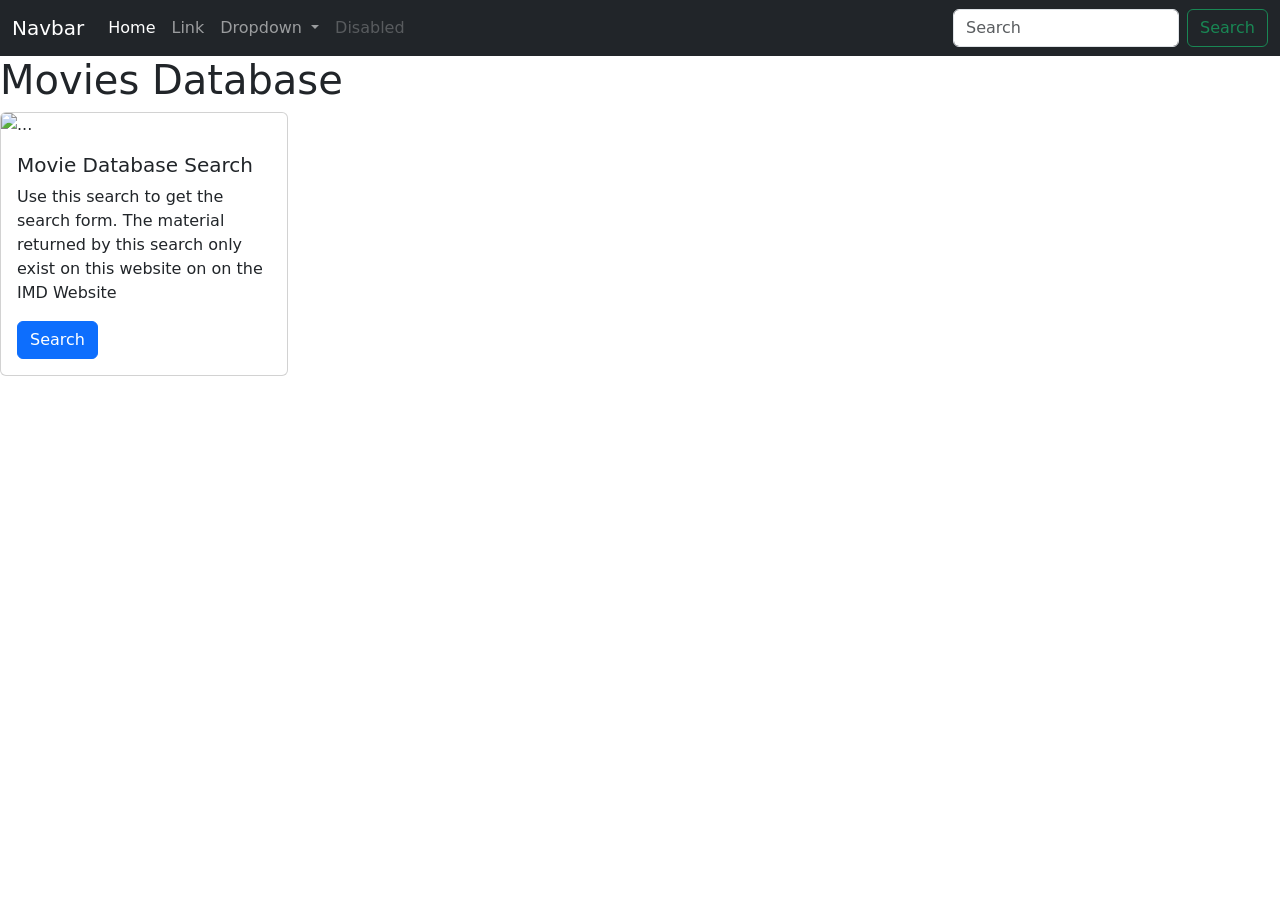
==== index.html @ a3ac5c8c "1" ====
<!doctype html>
<html lang="en">
  <head>
    <!-- Required meta tags -->
    <meta charset="utf-8">
    <meta name="viewport" content="width=device-width, initial-scale=1">

    <!-- Bootstrap CSS -->
    <link href="https://cdn.jsdelivr.net/npm/bootstrap@5.0.0-beta1/dist/css/bootstrap.min.css" rel="stylesheet" integrity="sha384-giJF6kkoqNQ00vy+HMDP7azOuL0xtbfIcaT9wjKHr8RbDVddVHyTfAAsrekwKmP1" crossorigin="anonymous">

    <title>Movies Database</title>
  </head>
  <body>
    
    <nav class="navbar navbar-expand-lg navbar-dark bg-dark">
  <div class="container-fluid">
    <a class="navbar-brand" href="#">Navbar</a>
    <button class="navbar-toggler" type="button" data-bs-toggle="collapse" data-bs-target="#navbarSupportedContent" aria-controls="navbarSupportedContent" aria-expanded="false" aria-label="Toggle navigation">
      <span class="navbar-toggler-icon"></span>
    </button>
    <div class="collapse navbar-collapse" id="navbarSupportedContent">
      <ul class="navbar-nav me-auto mb-2 mb-lg-0">
        <li class="nav-item">
          <a class="nav-link active" aria-current="page" href="#">Home</a>
        </li>
        <li class="nav-item">
          <a class="nav-link" href="#">Link</a>
        </li>
        <li class="nav-item dropdown">
          <a class="nav-link dropdown-toggle" href="#" id="navbarDropdown" role="button" data-bs-toggle="dropdown" aria-expanded="false">
            Dropdown
          </a>
          <ul class="dropdown-menu" aria-labelledby="navbarDropdown">
            <li><a class="dropdown-item" href="#">Action</a></li>
            <li><a class="dropdown-item" href="#">Another action</a></li>
            <li><hr class="dropdown-divider"></li>
            <li><a class="dropdown-item" href="#">Something else here</a></li>
          </ul>
        </li>
        <li class="nav-item">
          <a class="nav-link disabled" href="#" tabindex="-1" aria-disabled="true">Disabled</a>
        </li>
      </ul>
      <form class="d-flex">
        <input class="form-control me-2" type="search" placeholder="Search" aria-label="Search">
        <button class="btn btn-outline-success" type="submit">Search</button>
      </form>
    </div>
  </div>
</nav>
    
    <h1>Movies Database</h1>

    <div class="card" style="width: 18rem;">
      <img src="https://www.westfordcomputerservices.com/wp-content/uploads/2014/05/Computer-Repair-Nashua-NH.jpg" class="card-img-top" alt="...">
      <div class="card-body">
        <h5 class="card-title">Movie Database Search</h5>
        <p class="card-text">Use this search to get the search form.
          The material returned by this search only exist on this website on on the IMD Website</p>
       <button type="button" class="btn btn-primary" data-bs-toggle="modal" data-bs-target='#exampleModal'>
      Search 
       </button> 
      </div>
    </div>




    <div class="modal" tabindex="-1" id="exampleModal">
      <div class="modal-dialog">
        <div class="modal-content">
          <div class="modal-header">
            <h5 class="modal-title">Movie Search</h5>
            <button type="button" class="btn-close" data-bs-dismiss="modal" aria-label="Close"></button>
          </div>
          <div class="modal-body">
          
            <form>
              <div class="mb-3">
                <label for="name" class="form-label">name</label>
                <input type="name" class="form-control" id="name" aria-describedby="name">
              </div>
              <div class="mb-3">
                <label for="category" class="form-label">Category</label>
                <input type="category" class="form-control" id="category">
              </div>
            </form>
          
          </div>
          <div class="modal-footer">
            <button type="button" class="btn btn-secondary" data-bs-dismiss="modal">Close</button>
            <button type="submit" class="btn btn-primary">Submit</button>
          </div>
        </div>
      </div>
    </div>
    

    <!-- JavaScript Bootstrap Bundle with Popper -->
    <script src="https://cdn.jsdelivr.net/npm/bootstrap@5.0.0-beta1/dist/js/bootstrap.bundle.min.js" integrity="sha384-ygbV9kiqUc6oa4msXn9868pTtWMgiQaeYH7/t7LECLbyPA2x65Kgf80OJFdroafW" crossorigin="anonymous"></script>
  </body>
</html>
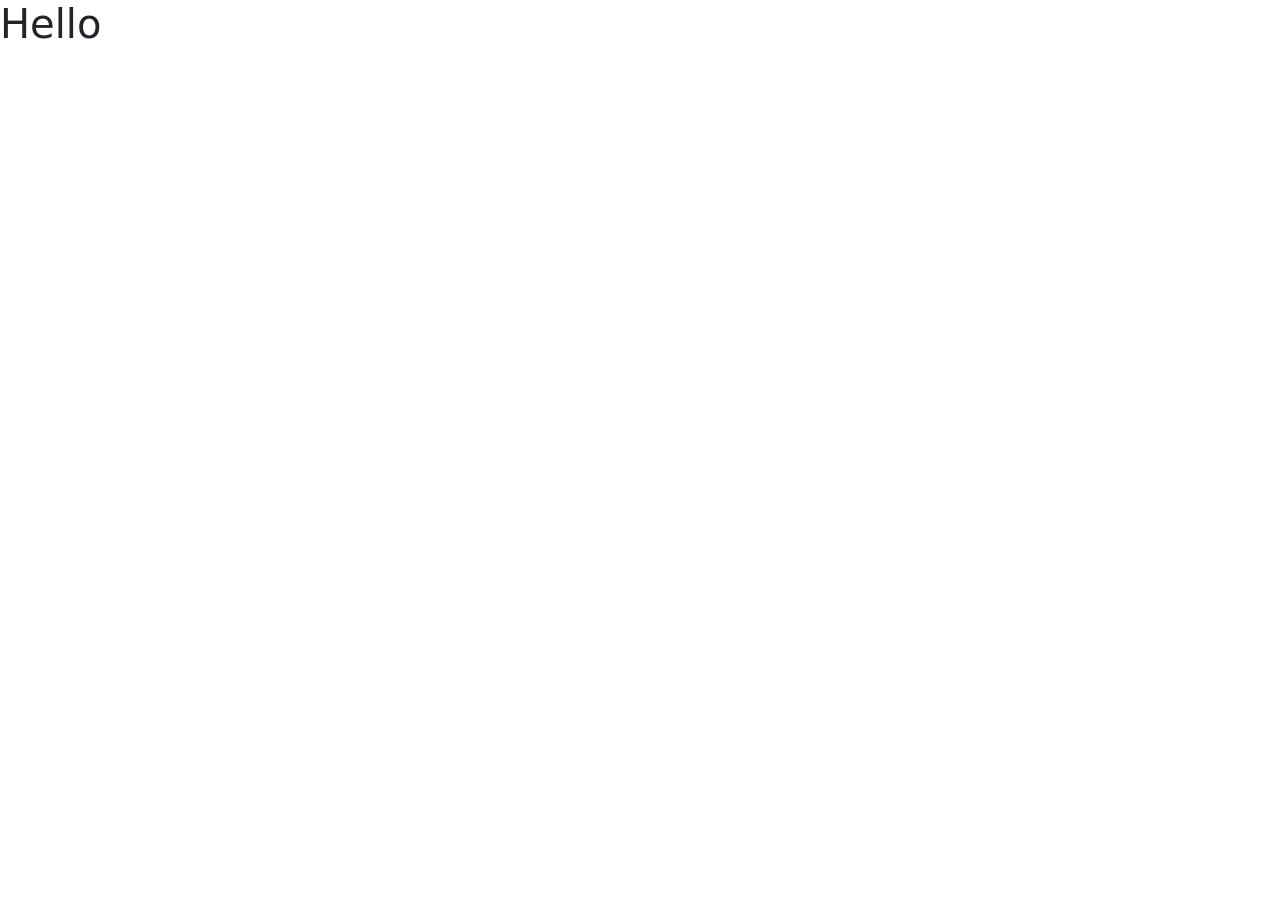
==== commit be1e1ed5: "1" ====
--- a/index.html
+++ b/index.html
@@ -12,90 +12,8 @@
   </head>
   <body>
     
-    <nav class="navbar navbar-expand-lg navbar-dark bg-dark">
-  <div class="container-fluid">
-    <a class="navbar-brand" href="#">Navbar</a>
-    <button class="navbar-toggler" type="button" data-bs-toggle="collapse" data-bs-target="#navbarSupportedContent" aria-controls="navbarSupportedContent" aria-expanded="false" aria-label="Toggle navigation">
-      <span class="navbar-toggler-icon"></span>
-    </button>
-    <div class="collapse navbar-collapse" id="navbarSupportedContent">
-      <ul class="navbar-nav me-auto mb-2 mb-lg-0">
-        <li class="nav-item">
-          <a class="nav-link active" aria-current="page" href="#">Home</a>
-        </li>
-        <li class="nav-item">
-          <a class="nav-link" href="#">Link</a>
-        </li>
-        <li class="nav-item dropdown">
-          <a class="nav-link dropdown-toggle" href="#" id="navbarDropdown" role="button" data-bs-toggle="dropdown" aria-expanded="false">
-            Dropdown
-          </a>
-          <ul class="dropdown-menu" aria-labelledby="navbarDropdown">
-            <li><a class="dropdown-item" href="#">Action</a></li>
-            <li><a class="dropdown-item" href="#">Another action</a></li>
-            <li><hr class="dropdown-divider"></li>
-            <li><a class="dropdown-item" href="#">Something else here</a></li>
-          </ul>
-        </li>
-        <li class="nav-item">
-          <a class="nav-link disabled" href="#" tabindex="-1" aria-disabled="true">Disabled</a>
-        </li>
-      </ul>
-      <form class="d-flex">
-        <input class="form-control me-2" type="search" placeholder="Search" aria-label="Search">
-        <button class="btn btn-outline-success" type="submit">Search</button>
-      </form>
-    </div>
-  </div>
-</nav>
+<h1>Hello</h1>
     
-    <h1>Movies Database</h1>
-
-    <div class="card" style="width: 18rem;">
-      <img src="https://www.westfordcomputerservices.com/wp-content/uploads/2014/05/Computer-Repair-Nashua-NH.jpg" class="card-img-top" alt="...">
-      <div class="card-body">
-        <h5 class="card-title">Movie Database Search</h5>
-        <p class="card-text">Use this search to get the search form.
-          The material returned by this search only exist on this website on on the IMD Website</p>
-       <button type="button" class="btn btn-primary" data-bs-toggle="modal" data-bs-target='#exampleModal'>
-      Search 
-       </button> 
-      </div>
-    </div>
-
-
-
-
-    <div class="modal" tabindex="-1" id="exampleModal">
-      <div class="modal-dialog">
-        <div class="modal-content">
-          <div class="modal-header">
-            <h5 class="modal-title">Movie Search</h5>
-            <button type="button" class="btn-close" data-bs-dismiss="modal" aria-label="Close"></button>
-          </div>
-          <div class="modal-body">
-          
-            <form>
-              <div class="mb-3">
-                <label for="name" class="form-label">name</label>
-                <input type="name" class="form-control" id="name" aria-describedby="name">
-              </div>
-              <div class="mb-3">
-                <label for="category" class="form-label">Category</label>
-                <input type="category" class="form-control" id="category">
-              </div>
-            </form>
-          
-          </div>
-          <div class="modal-footer">
-            <button type="button" class="btn btn-secondary" data-bs-dismiss="modal">Close</button>
-            <button type="submit" class="btn btn-primary">Submit</button>
-          </div>
-        </div>
-      </div>
-    </div>
-    
-
     <!-- JavaScript Bootstrap Bundle with Popper -->
     <script src="https://cdn.jsdelivr.net/npm/bootstrap@5.0.0-beta1/dist/js/bootstrap.bundle.min.js" integrity="sha384-ygbV9kiqUc6oa4msXn9868pTtWMgiQaeYH7/t7LECLbyPA2x65Kgf80OJFdroafW" crossorigin="anonymous"></script>
   </body>
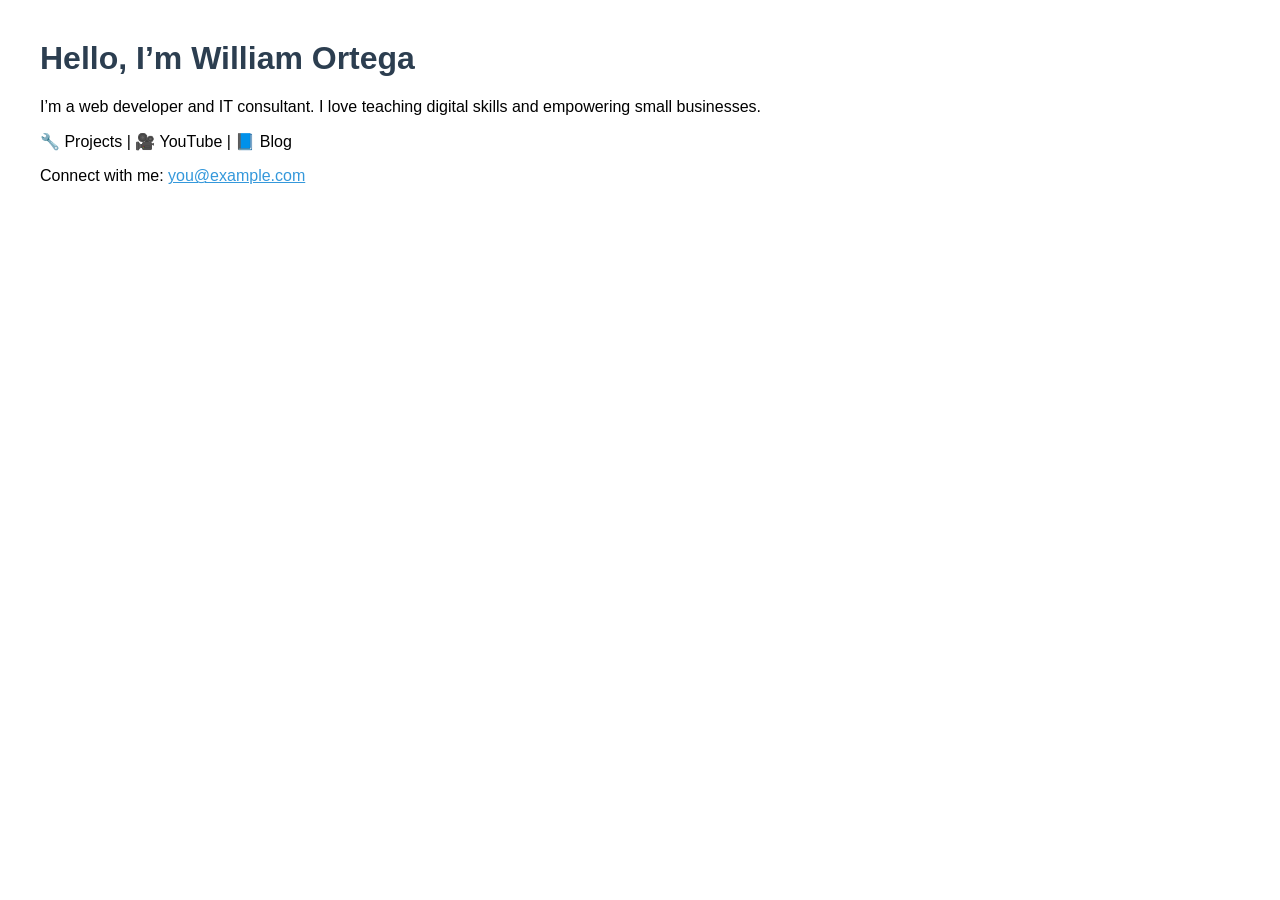
==== commit 66e3e3ad: "Create index.html" ====
--- a/index.html
+++ b/index.html
@@ -1,20 +1,21 @@
-<!doctype html>
+<!DOCTYPE html>
 <html lang="en">
-  <head>
-    <!-- Required meta tags -->
-    <meta charset="utf-8">
-    <meta name="viewport" content="width=device-width, initial-scale=1">
+<head>
+  <meta charset="UTF-8" />
+  <meta name="viewport" content="width=device-width, initial-scale=1.0" />
+  <title>My Portfolio</title>
+  <style>
+    body { font-family: sans-serif; margin: 40px; }
+    h1 { color: #2c3e50; }
+    a { color: #3498db; }
+  </style>
+</head>
+<body>
+  <h1>Hello, I’m William Ortega</h1>
+  <p>I’m a web developer and IT consultant. I love teaching digital skills and empowering small businesses.</p>
+  <p>🔧 Projects | 🎥 YouTube | 📘 Blog</p>
+  <p>Connect with me: <a href="mailto:you@example.com">you@example.com</a></p>
+</body>
+</html>
 
-    <!-- Bootstrap CSS -->
-    <link href="https://cdn.jsdelivr.net/npm/bootstrap@5.0.0-beta1/dist/css/bootstrap.min.css" rel="stylesheet" integrity="sha384-giJF6kkoqNQ00vy+HMDP7azOuL0xtbfIcaT9wjKHr8RbDVddVHyTfAAsrekwKmP1" crossorigin="anonymous">
 
-    <title>Movies Database</title>
-  </head>
-  <body>
-    
-<h1>Hello</h1>
-    
-    <!-- JavaScript Bootstrap Bundle with Popper -->
-    <script src="https://cdn.jsdelivr.net/npm/bootstrap@5.0.0-beta1/dist/js/bootstrap.bundle.min.js" integrity="sha384-ygbV9kiqUc6oa4msXn9868pTtWMgiQaeYH7/t7LECLbyPA2x65Kgf80OJFdroafW" crossorigin="anonymous"></script>
-  </body>
-</html>
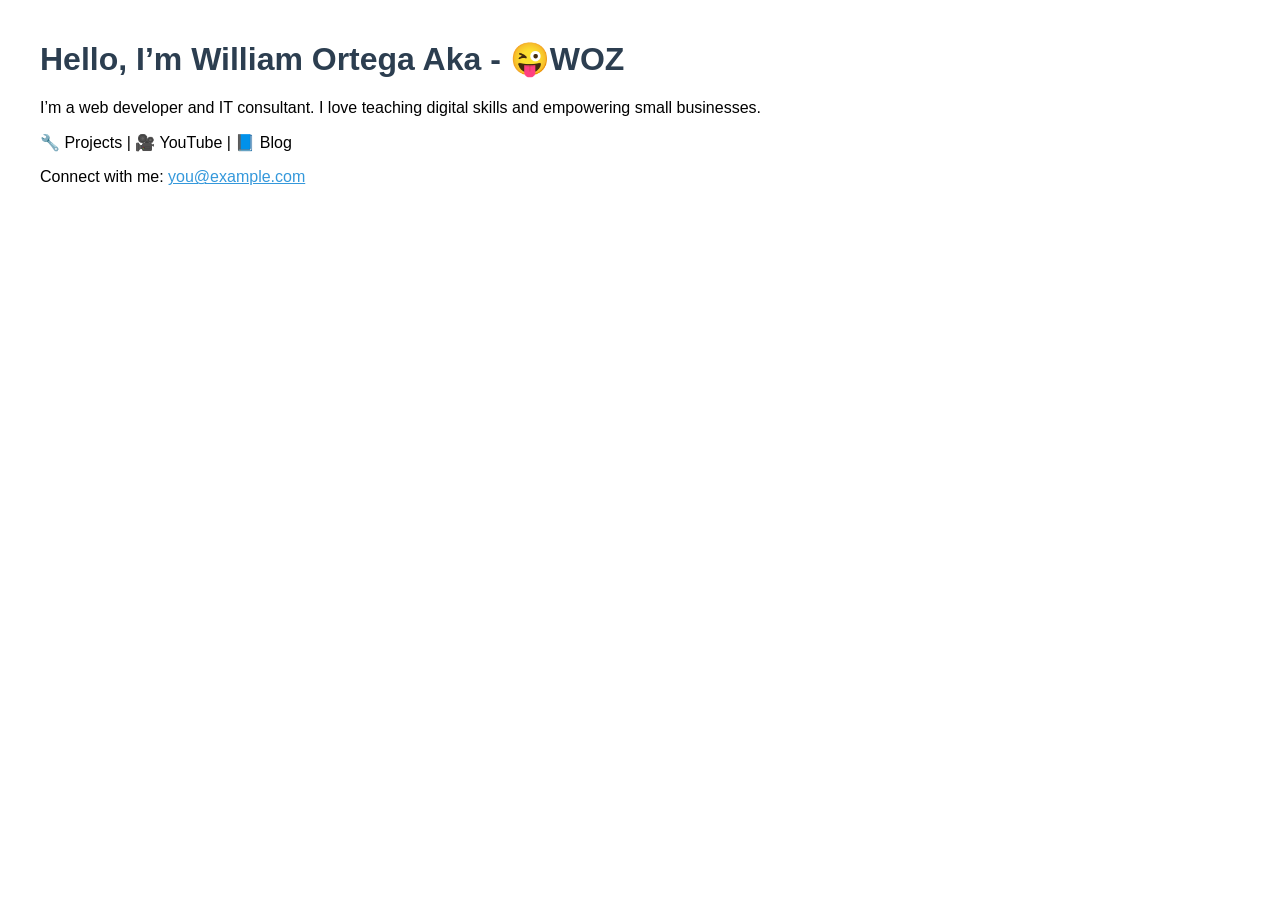
==== commit 41bbfea3: "Update index.html" ====
--- a/index.html
+++ b/index.html
@@ -11,7 +11,7 @@
   </style>
 </head>
 <body>
-  <h1>Hello, I’m William Ortega</h1>
+  <h1>Hello, I’m William Ortega Aka - 😜WOZ </h1>
   <p>I’m a web developer and IT consultant. I love teaching digital skills and empowering small businesses.</p>
   <p>🔧 Projects | 🎥 YouTube | 📘 Blog</p>
   <p>Connect with me: <a href="mailto:you@example.com">you@example.com</a></p>
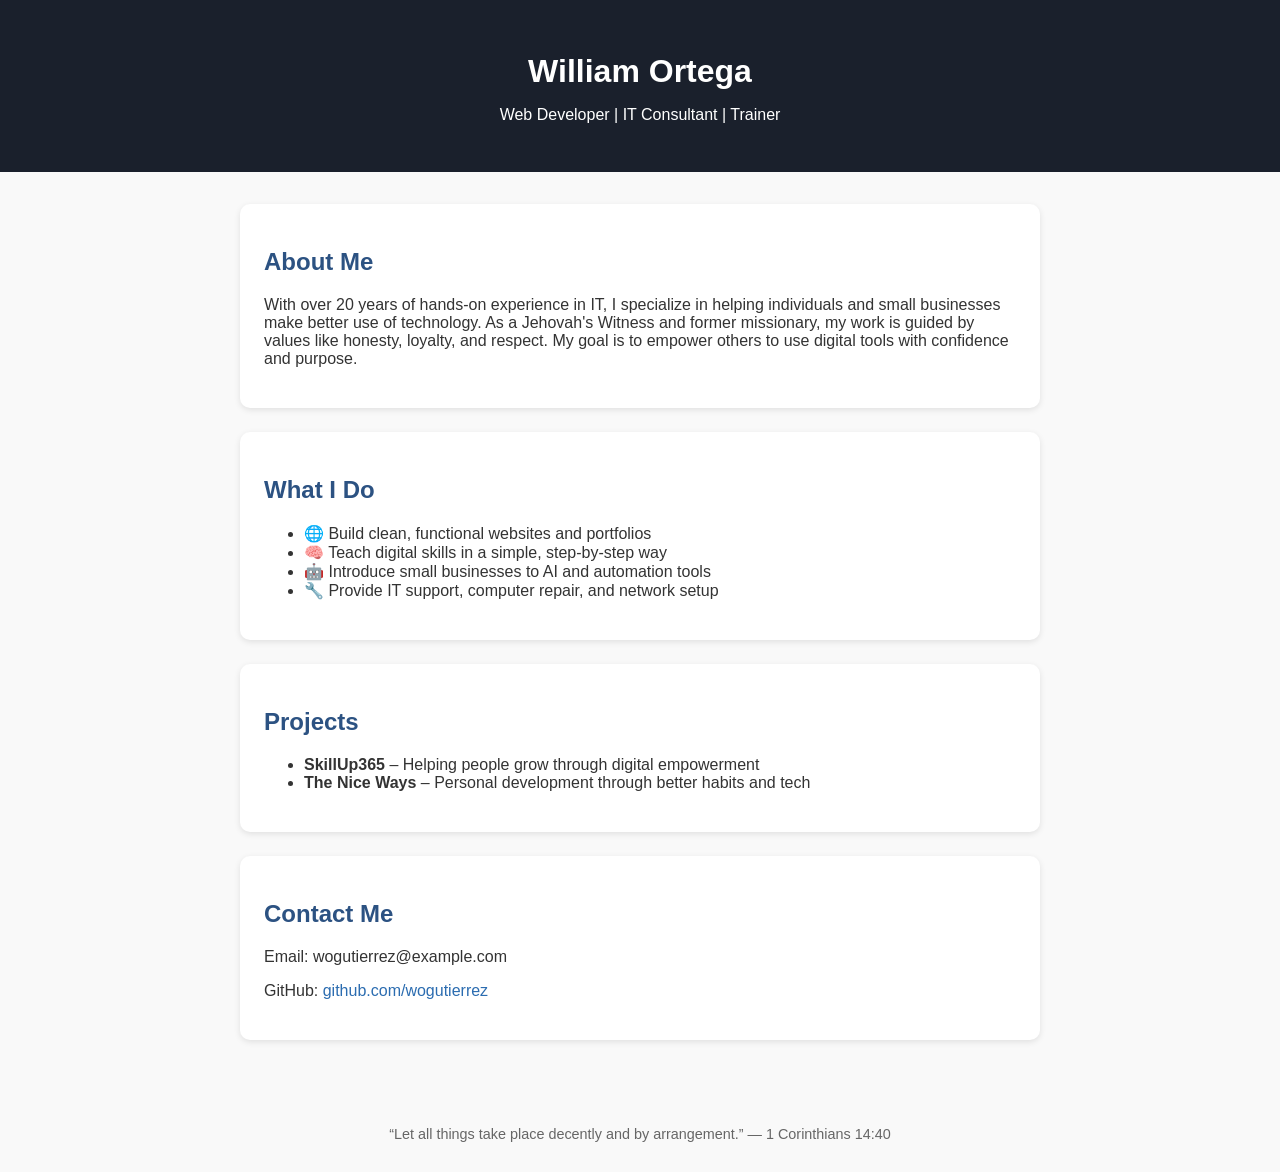
==== commit 83d9ab3c: "Update index.html" ====
--- a/index.html
+++ b/index.html
@@ -2,20 +2,106 @@
 <html lang="en">
 <head>
   <meta charset="UTF-8" />
-  <meta name="viewport" content="width=device-width, initial-scale=1.0" />
-  <title>My Portfolio</title>
+  <meta name="viewport" content="width=device-width, initial-scale=1.0"/>
+  <title>William Ortega | Web Developer & IT Consultant</title>
   <style>
-    body { font-family: sans-serif; margin: 40px; }
-    h1 { color: #2c3e50; }
-    a { color: #3498db; }
+    body {
+      font-family: 'Segoe UI', sans-serif;
+      margin: 0;
+      padding: 0;
+      background-color: #f9f9f9;
+      color: #333;
+    }
+
+    header {
+      background-color: #1a202c;
+      color: #fff;
+      padding: 2rem;
+      text-align: center;
+    }
+
+    h1 {
+      margin-bottom: 0.5rem;
+    }
+
+    main {
+      max-width: 800px;
+      margin: auto;
+      padding: 2rem;
+    }
+
+    section {
+      background: #fff;
+      padding: 1.5rem;
+      border-radius: 10px;
+      margin-bottom: 1.5rem;
+      box-shadow: 0 2px 6px rgba(0,0,0,0.1);
+    }
+
+    h2 {
+      color: #2c5282;
+    }
+
+    footer {
+      text-align: center;
+      padding: 1rem;
+      font-size: 0.9rem;
+      color: #666;
+    }
+
+    a {
+      color: #2b6cb0;
+      text-decoration: none;
+    }
+
+    a:hover {
+      text-decoration: underline;
+    }
   </style>
 </head>
 <body>
-  <h1>Hello, I’m William Ortega Aka - 😜WOZ </h1>
-  <p>I’m a web developer and IT consultant. I love teaching digital skills and empowering small businesses.</p>
-  <p>🔧 Projects | 🎥 YouTube | 📘 Blog</p>
-  <p>Connect with me: <a href="mailto:you@example.com">you@example.com</a></p>
+
+<header>
+  <h1>William Ortega</h1>
+  <p>Web Developer | IT Consultant | Trainer</p>
+</header>
+
+<main>
+  <section>
+    <h2>About Me</h2>
+    <p>
+      With over 20 years of hands-on experience in IT, I specialize in helping individuals and small businesses make better use of technology. As a Jehovah's Witness and former missionary, my work is guided by values like honesty, loyalty, and respect. My goal is to empower others to use digital tools with confidence and purpose.
+    </p>
+  </section>
+
+  <section>
+    <h2>What I Do</h2>
+    <ul>
+      <li>🌐 Build clean, functional websites and portfolios</li>
+      <li>🧠 Teach digital skills in a simple, step-by-step way</li>
+      <li>🤖 Introduce small businesses to AI and automation tools</li>
+      <li>🔧 Provide IT support, computer repair, and network setup</li>
+    </ul>
+  </section>
+
+  <section>
+    <h2>Projects</h2>
+    <ul>
+      <li><strong>SkillUp365</strong> – Helping people grow through digital empowerment</li>
+      <li><strong>The Nice Ways</strong> – Personal development through better habits and tech</li>
+    </ul>
+  </section>
+
+  <section>
+    <h2>Contact Me</h2>
+    <p>Email: wogutierrez@example.com</p>
+    <p>GitHub: <a href="https://github.com/wogutierrez" target="_blank">github.com/wogutierrez</a></p>
+  </section>
+</main>
+
+<footer>
+  <p>“Let all things take place decently and by arrangement.” — 1 Corinthians 14:40</p>
+</footer>
+
 </body>
 </html>
-
-
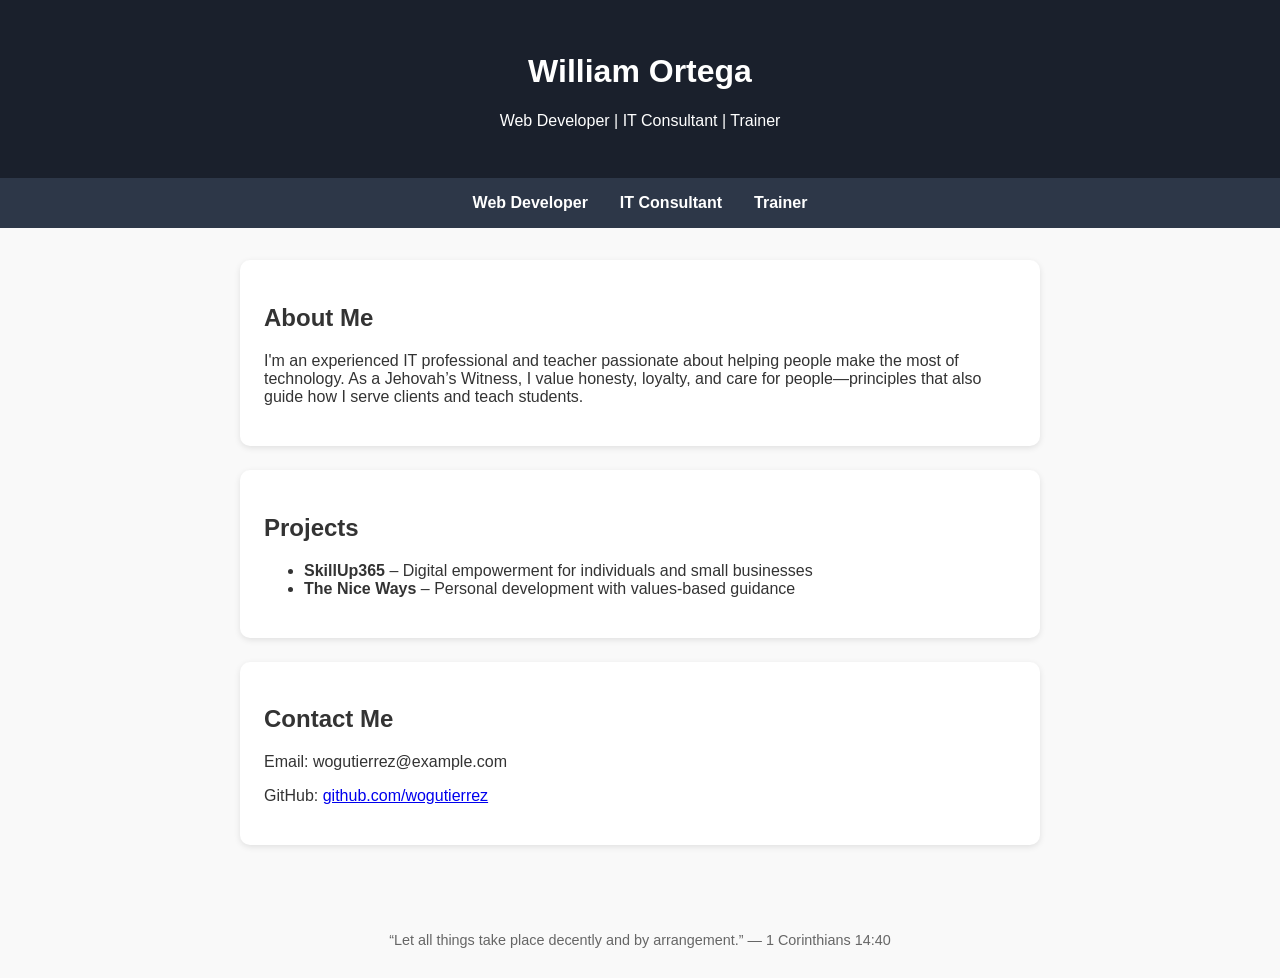
==== commit c45340cf: "Update index.html" ====
--- a/index.html
+++ b/index.html
@@ -3,7 +3,7 @@
 <head>
   <meta charset="UTF-8" />
   <meta name="viewport" content="width=device-width, initial-scale=1.0"/>
-  <title>William Ortega | Web Developer & IT Consultant</title>
+  <title>William Ortega | Portfolio</title>
   <style>
     body {
       font-family: 'Segoe UI', sans-serif;
@@ -20,8 +20,22 @@
       text-align: center;
     }
 
-    h1 {
-      margin-bottom: 0.5rem;
+    nav {
+      background-color: #2d3748;
+      display: flex;
+      justify-content: center;
+      gap: 2rem;
+      padding: 1rem;
+    }
+
+    nav a {
+      color: #fff;
+      text-decoration: none;
+      font-weight: bold;
+    }
+
+    nav a:hover {
+      text-decoration: underline;
     }
 
     main {
@@ -38,24 +52,11 @@
       box-shadow: 0 2px 6px rgba(0,0,0,0.1);
     }
 
-    h2 {
-      color: #2c5282;
-    }
-
     footer {
       text-align: center;
       padding: 1rem;
       font-size: 0.9rem;
       color: #666;
-    }
-
-    a {
-      color: #2b6cb0;
-      text-decoration: none;
-    }
-
-    a:hover {
-      text-decoration: underline;
     }
   </style>
 </head>
@@ -66,29 +67,25 @@
   <p>Web Developer | IT Consultant | Trainer</p>
 </header>
 
+<nav>
+  <a href="web-developer.html">Web Developer</a>
+  <a href="it-consultant.html">IT Consultant</a>
+  <a href="trainer.html">Trainer</a>
+</nav>
+
 <main>
   <section>
     <h2>About Me</h2>
     <p>
-      With over 20 years of hands-on experience in IT, I specialize in helping individuals and small businesses make better use of technology. As a Jehovah's Witness and former missionary, my work is guided by values like honesty, loyalty, and respect. My goal is to empower others to use digital tools with confidence and purpose.
+      I'm an experienced IT professional and teacher passionate about helping people make the most of technology. As a Jehovah’s Witness, I value honesty, loyalty, and care for people—principles that also guide how I serve clients and teach students.
     </p>
-  </section>
-
-  <section>
-    <h2>What I Do</h2>
-    <ul>
-      <li>🌐 Build clean, functional websites and portfolios</li>
-      <li>🧠 Teach digital skills in a simple, step-by-step way</li>
-      <li>🤖 Introduce small businesses to AI and automation tools</li>
-      <li>🔧 Provide IT support, computer repair, and network setup</li>
-    </ul>
   </section>
 
   <section>
     <h2>Projects</h2>
     <ul>
-      <li><strong>SkillUp365</strong> – Helping people grow through digital empowerment</li>
-      <li><strong>The Nice Ways</strong> – Personal development through better habits and tech</li>
+      <li><strong>SkillUp365</strong> – Digital empowerment for individuals and small businesses</li>
+      <li><strong>The Nice Ways</strong> – Personal development with values-based guidance</li>
     </ul>
   </section>
 
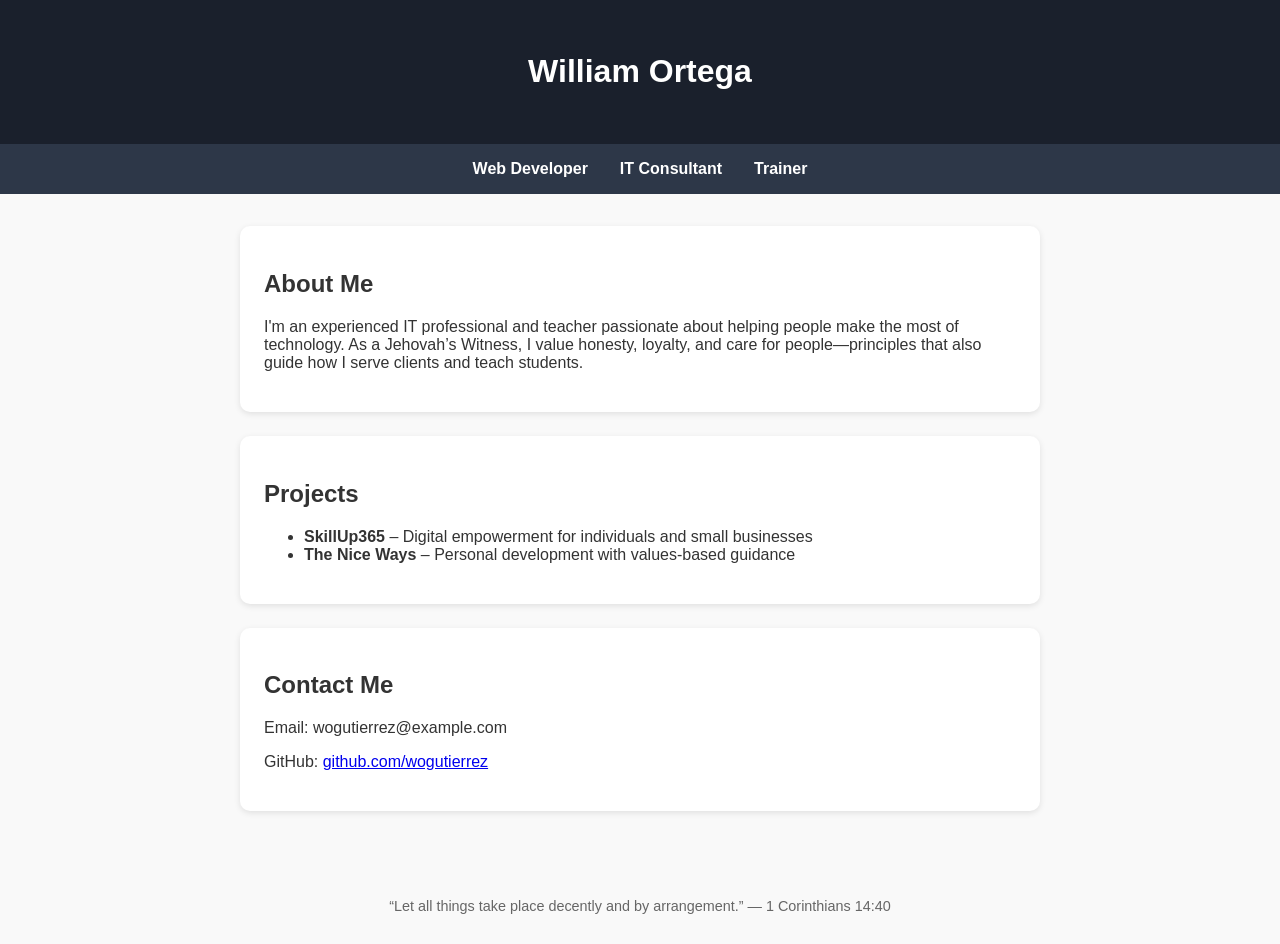
==== commit 235eb589: "Update index.html" ====
--- a/index.html
+++ b/index.html
@@ -64,7 +64,6 @@
 
 <header>
   <h1>William Ortega</h1>
-  <p>Web Developer | IT Consultant | Trainer</p>
 </header>
 
 <nav>
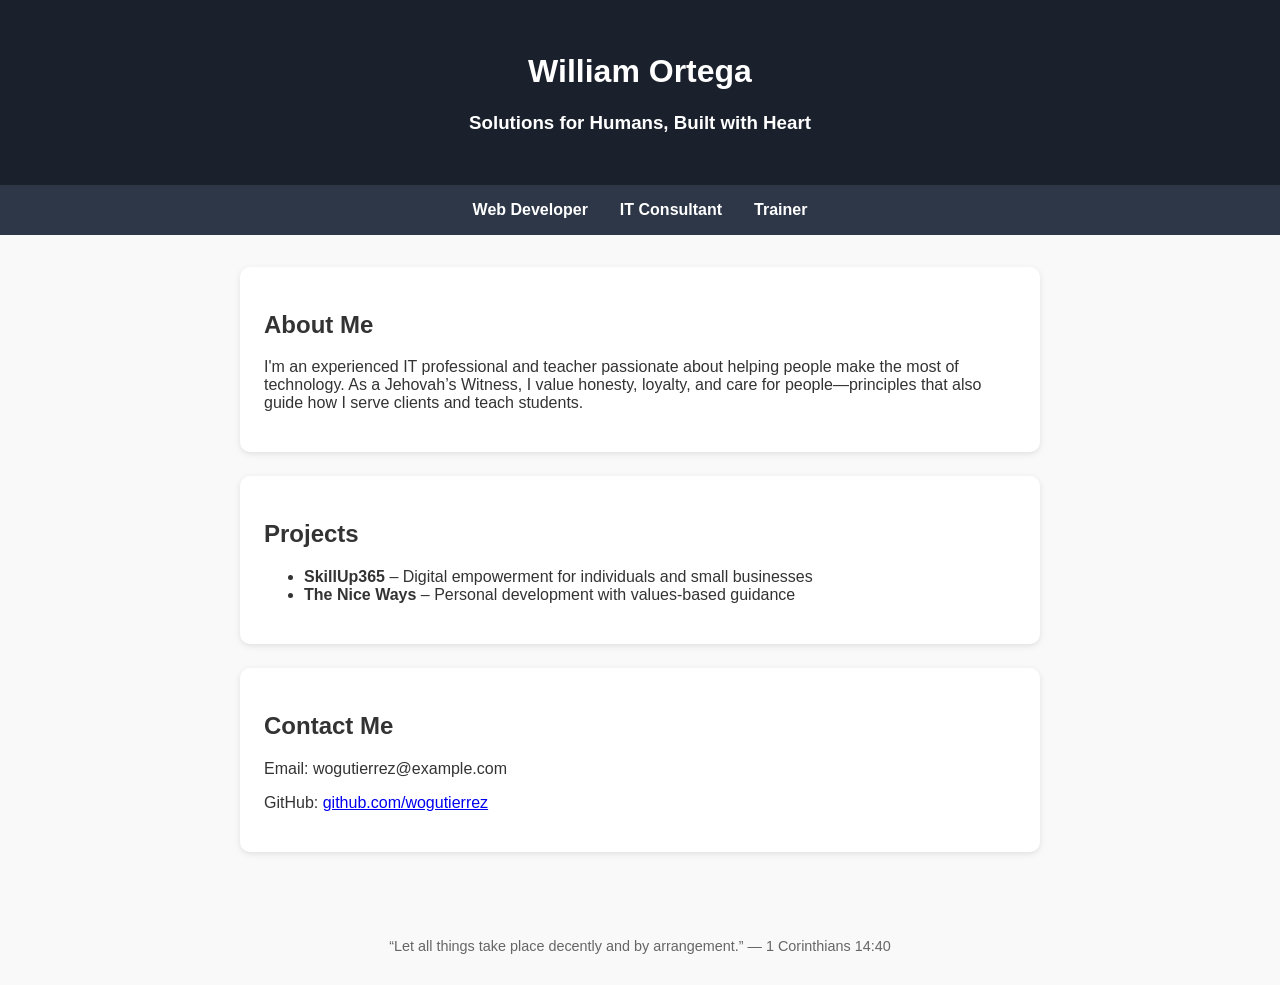
==== commit 8593da1a: "Update index.html" ====
--- a/index.html
+++ b/index.html
@@ -64,6 +64,7 @@
 
 <header>
   <h1>William Ortega</h1>
+  <h3>Solutions for Humans, Built with Heart</h3>
 </header>
 
 <nav>
